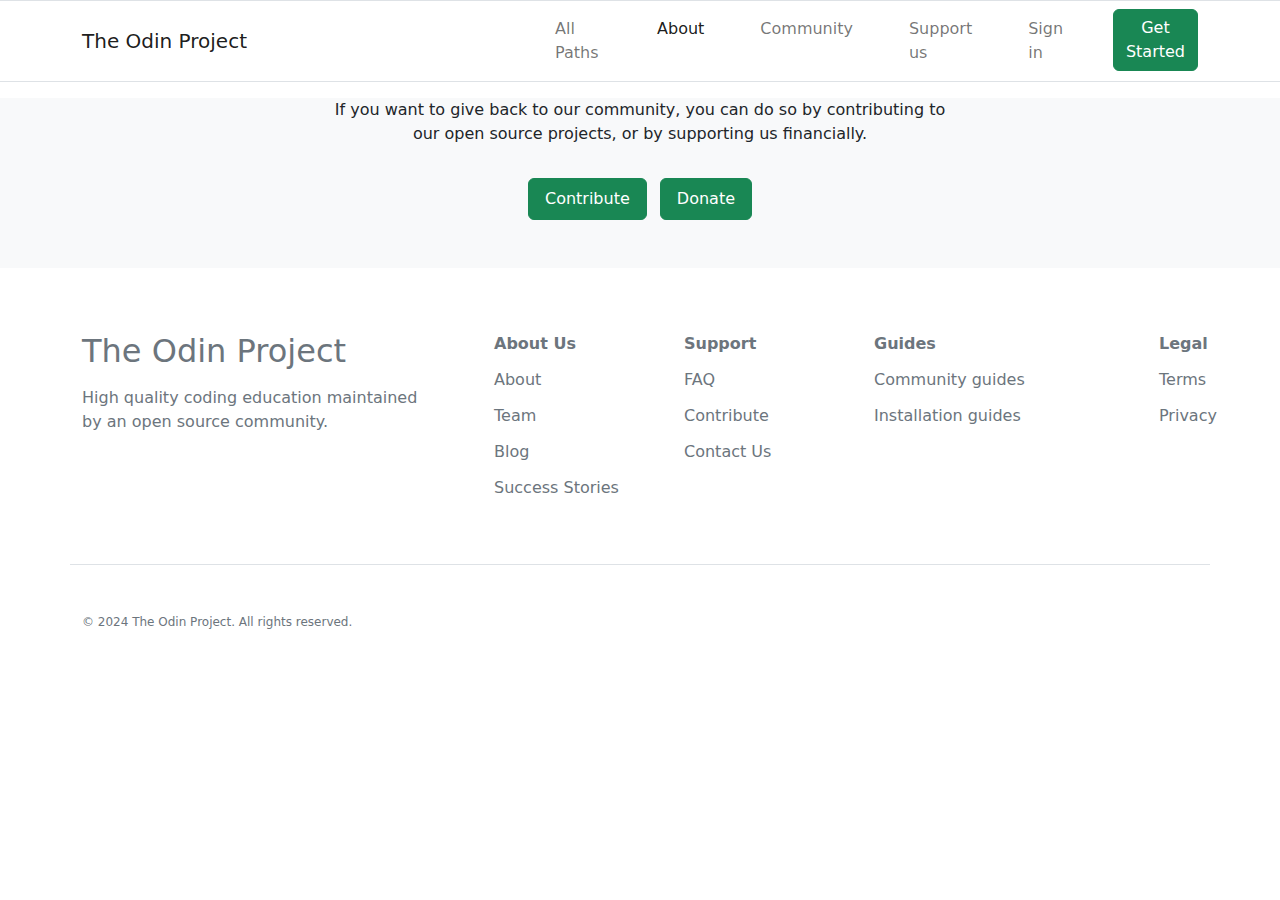
==== html/about.html @ b81c1f12 "phase 3" ====
<!DOCTYPE html>
<html lang="en">
<head>
    <meta charset="UTF-8">
    <meta name="viewport" content="width=device-width, initial-scale=1.0">
    <title>The Odin Project</title>
    <link rel="stylesheet" href="../css/bootstrap.min.css">
    <link rel="stylesheet" href="../css/style1.css">
</head>
<body style="overflow-x: hidden;">
    <div class="row border-top border-bottom ">
        <nav class="navbar navbar-expand-lg ">
            <div class="container">
                <div class="col-lg-5">
                    <a class="navbar-brand" href="../index.html">The Odin Project</a>
                </div>
                <div class="col-lg-7">
                    <div class="collapse navbar-collapse" id="navbarNavAltMarkup">
                        <div class="navbar-nav">
                        <a class="nav-link pe-5" aria-current="page" href="./allp.html">All Paths</a>
                        <a class="nav-link active pe-5" href="./about.html">About</a>
                        <a class="nav-link pe-5" href="#">Community</a>
                        <a class="nav-link pe-5" href="./support.html">Support us</a>
                        <a class="nav-link pe-5" href="./sign.html">Sign in</a>
                        <a href="./signu.html"><button type="button" class="btn btn-success" >Get Started</button></a>
                        </div>
                    </div>
                </div>
            </div>
        </nav>
    </div>
    
    <div class="container-fluid bg-light mt-3  mb-5">
        
        <div class="row text-center mt-3 mb-3">
            <div class="col-lg-12">
                <p>
                    If you want to give back to our community, you can do so by contributing to <br> our open source projects, or by supporting us financially.
                </p>
            </div>
        </div>
        <div class="row text-center">
            <div class="col-lg-12 mb-5">
                <button type="button" class="btn btn-success me-2 ps-3 pe-3 pt-2 pb-2">Contribute</button>
                <button type="button" class="btn btn-success ps-3 pe-3 pt-2 pb-2">Donate</button>
            </div>
        </div>
    </div>
    <div class="container-fluid text-secondary">
        <div class="container border-bottom">
            <div class="row">
                <div class="col-lg-4 mt-3 mb-5">
                    <h2 >The Odin Project</h2>
                    <p class="pt-2">High quality coding education maintained by an open source community.</p>
                    <div class="hd3">
                        <img src="./img/icons8-github-30.png" alt="" class="me-3">
                        <img src="./img/icons8-discord-30.png" alt="" class="me-3">
                        <img src="./img/icons8-facebook-30.png" alt="" class="me-3">
                        <img src="./img/icons8-twitter-30.png" alt="">
                    </div>
                </div>
                <div class="col-lg-2 mt-3 mb-5">
                    <ul>
                        <li><b>About Us</b></li>
                        <li>About</li>
                        <li>Team</li>
                        <li>Blog</li>
                        <li>Success Stories</li>
                    </ul>
                </div>
                <div class="col-lg-2 mt-3 mb-5">
                    <ul>
                        <li><b>Support</b></li>
                        <li>FAQ</li>
                        <li>Contribute</li>
                        <li>Contact Us</li>
                    </ul>
                </div>
                <div class="col-lg-3 mt-3 mb-5">
                    <ul>
                        <li><b>Guides</b></li>
                        <li>Community guides</li>
                        <li>Installation guides</li>
                    </ul>
                </div>
                <div class="col-lg-1 mt-3 mb-5">
                    <ul>
                        <li><b>Legal</b></li>
                        <li>Terms</li>
                        <li>Privacy</li>
                    </ul>
                </div>
            </div>
        </div>
        <div class="container mt-5">
            <p style="font-size: 12px;">© 2024 The Odin Project. All rights reserved.</p>
        </div>
    </div>
    <script src="../js/bootstrap.bundle.min.js"></script>
</body>
</html>
---- css/style1.css ----
ul{
    list-style-type: none;
}
li{
    margin-bottom: 12px;
}
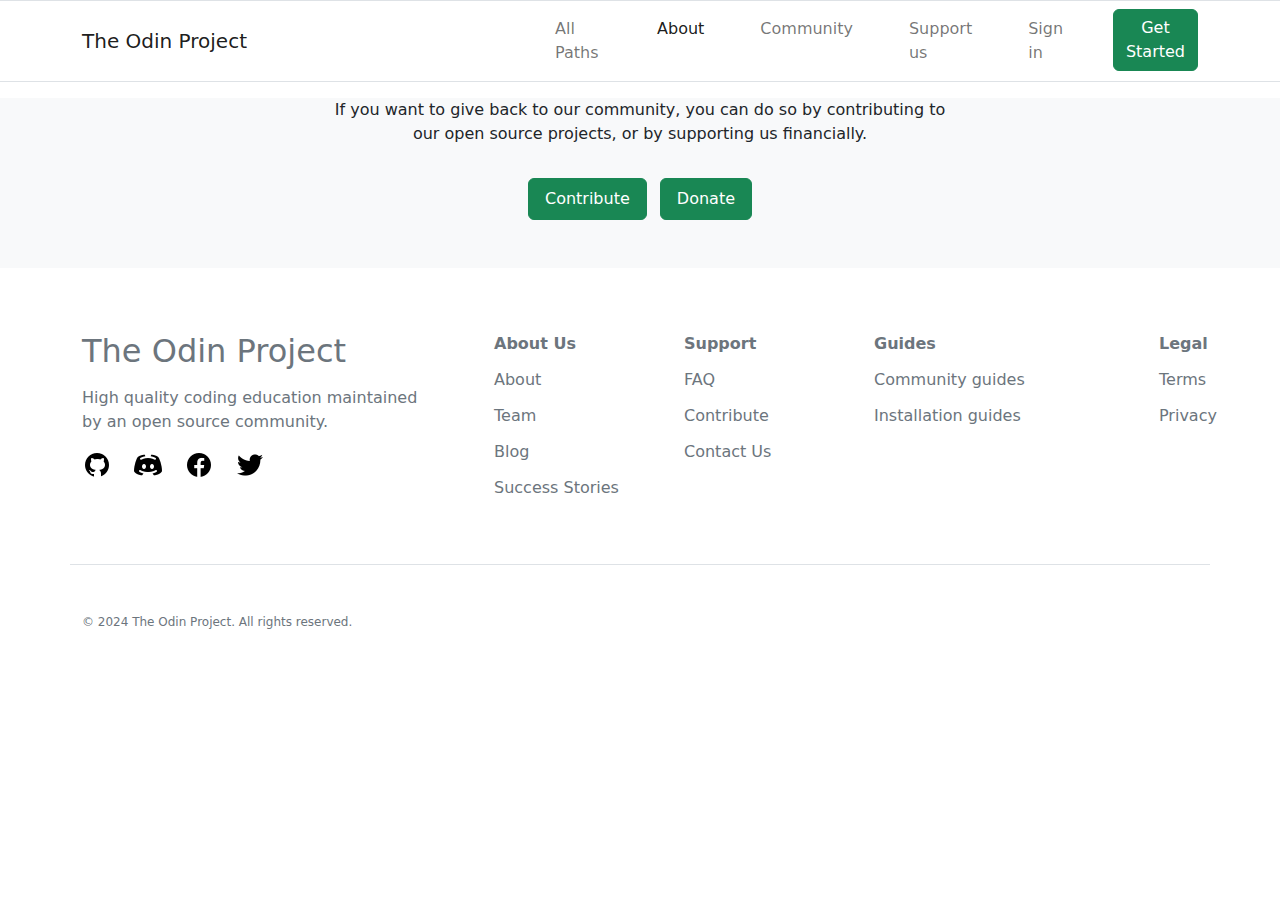
==== commit 211a5b0a: "phase 4" ====
--- a/html/about.html
+++ b/html/about.html
@@ -19,7 +19,7 @@
                         <div class="navbar-nav">
                         <a class="nav-link pe-5" aria-current="page" href="./allp.html">All Paths</a>
                         <a class="nav-link active pe-5" href="./about.html">About</a>
-                        <a class="nav-link pe-5" href="#">Community</a>
+                        <a class="nav-link pe-5" href="https://discord.com/invite/fbFCkYabZB">Community</a>
                         <a class="nav-link pe-5" href="./support.html">Support us</a>
                         <a class="nav-link pe-5" href="./sign.html">Sign in</a>
                         <a href="./signu.html"><button type="button" class="btn btn-success" >Get Started</button></a>
@@ -53,10 +53,10 @@
                     <h2 >The Odin Project</h2>
                     <p class="pt-2">High quality coding education maintained by an open source community.</p>
                     <div class="hd3">
-                        <img src="./img/icons8-github-30.png" alt="" class="me-3">
-                        <img src="./img/icons8-discord-30.png" alt="" class="me-3">
-                        <img src="./img/icons8-facebook-30.png" alt="" class="me-3">
-                        <img src="./img/icons8-twitter-30.png" alt="">
+                        <img src="../img/icons8-github-30.png" alt="" class="me-3">
+                        <img src="../img/icons8-discord-30.png" alt="" class="me-3">
+                        <img src="../img/icons8-facebook-30.png" alt="" class="me-3">
+                        <img src="../img/icons8-twitter-30.png" alt="">
                     </div>
                 </div>
                 <div class="col-lg-2 mt-3 mb-5">
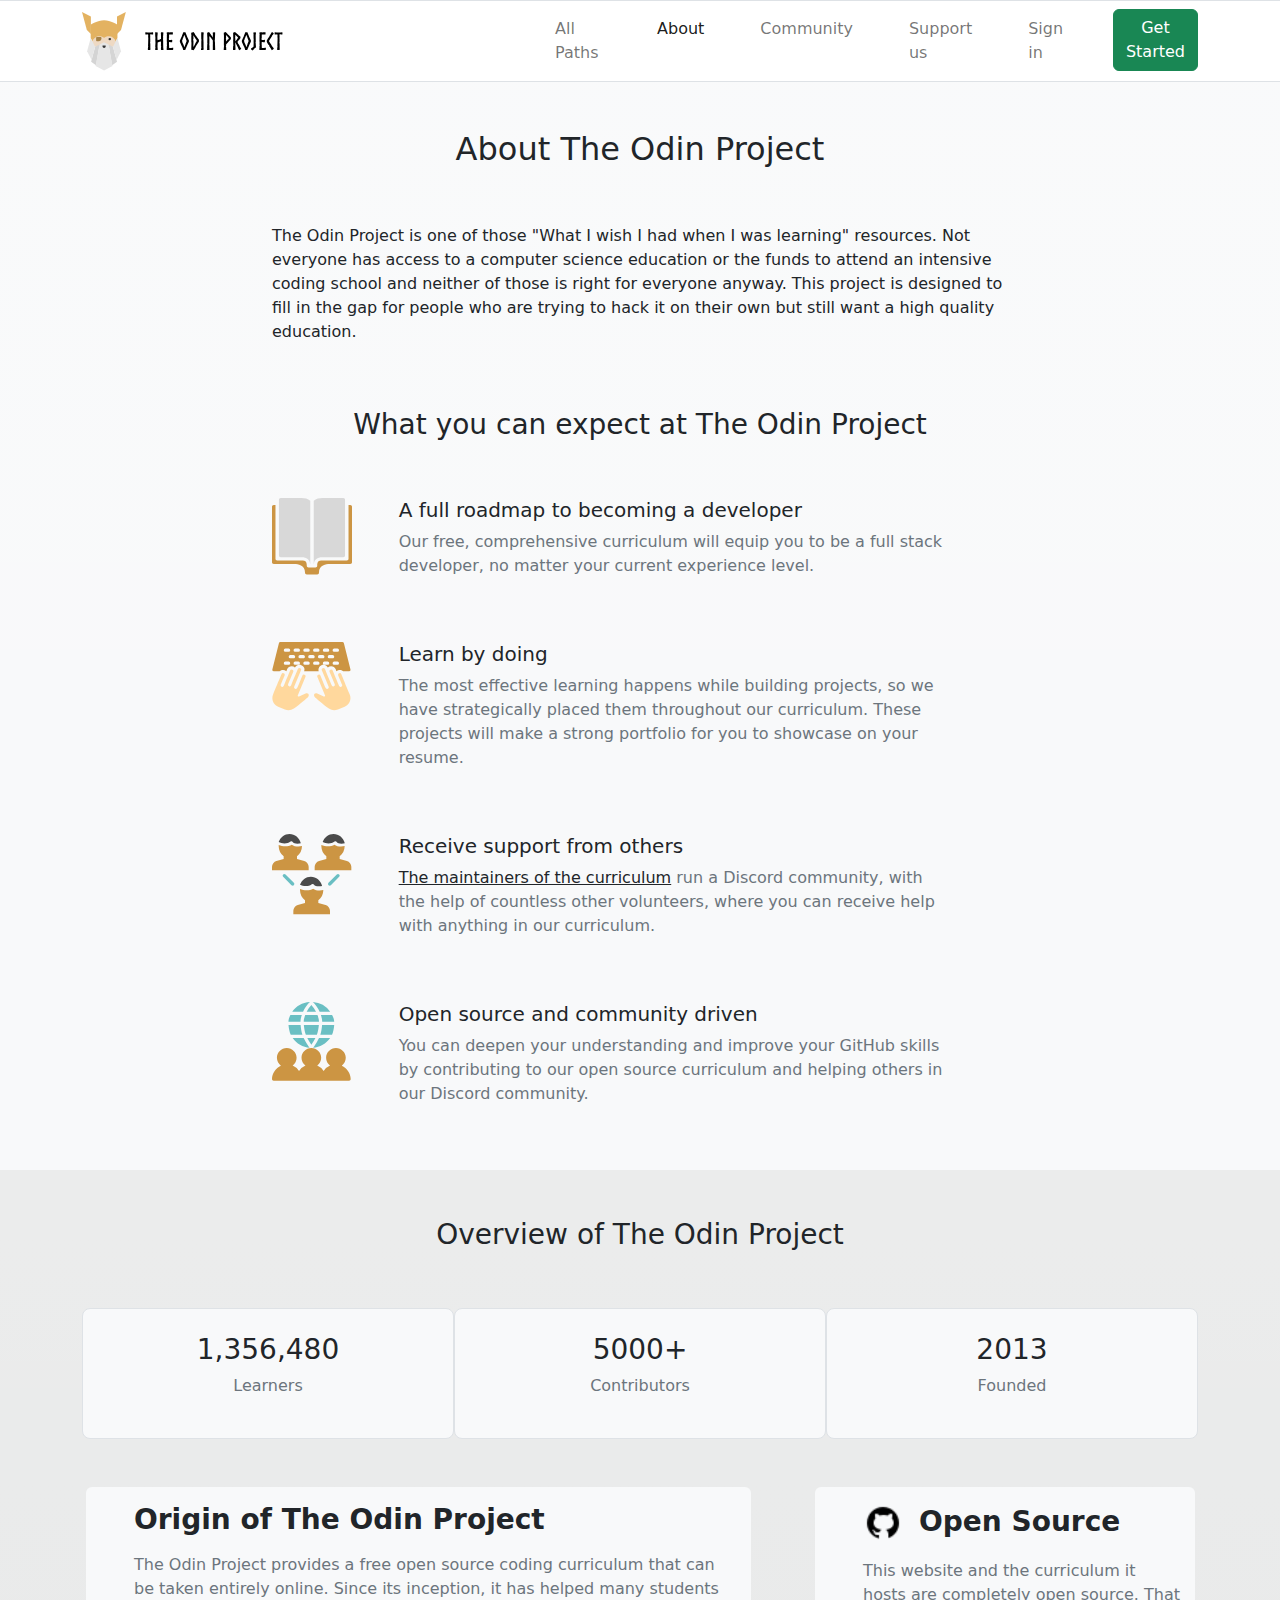
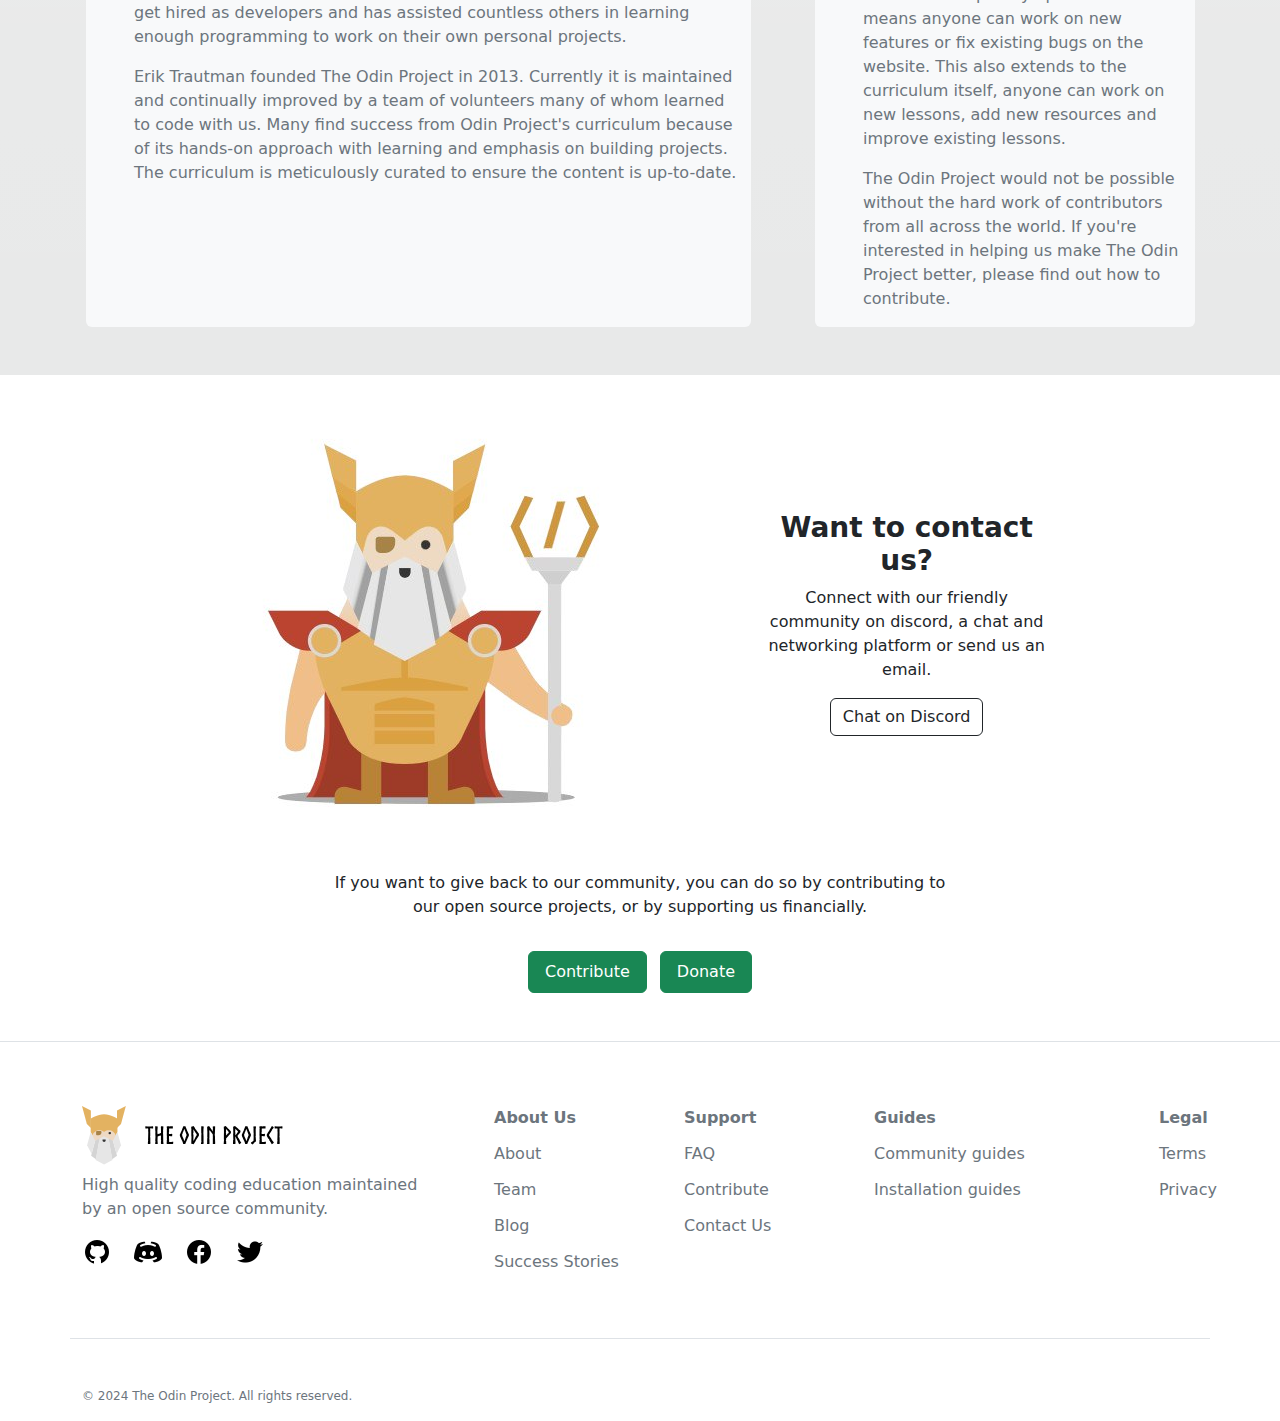
==== commit e3b43807: "end phase" ====
--- a/html/about.html
+++ b/html/about.html
@@ -12,7 +12,7 @@
         <nav class="navbar navbar-expand-lg ">
             <div class="container">
                 <div class="col-lg-5">
-                    <a class="navbar-brand" href="../index.html">The Odin Project</a>
+                    <a class="navbar-brand" href="../index.html"><img src="../img/7b65f515-3ad7-457a-b153-9fdaa77696d5.svg" alt=""></a>
                 </div>
                 <div class="col-lg-7">
                     <div class="collapse navbar-collapse" id="navbarNavAltMarkup">
@@ -29,10 +29,120 @@
             </div>
         </nav>
     </div>
-    
-    <div class="container-fluid bg-light mt-3  mb-5">
-        
-        <div class="row text-center mt-3 mb-3">
+     
+    <div class="container-fluid bg-light bg-gradient">
+        <div class="container">
+            <div class="row pb-5">
+                <div class="col-lg-2"></div>
+                <div class="col-lg-8">
+                    <div class="row mt-5 mb-5 text-center">
+                        <div class="col-lg-12">
+                            <h2>About The Odin Project</h2>
+                        </div>
+                    </div>
+                    <div class="row mb-5">
+                        <div class="col-lg-12 ">
+                            <p class="text-start">The Odin Project is one of those "What I wish I had when I was learning" resources. Not everyone has access to a computer science education or the funds to attend an intensive coding school and neither of those is right for everyone anyway. This project is designed to fill in the gap for people who are trying to hack it on their own but still want a high quality education.</p>
+                        </div>
+                    </div>
+                    <div class="row mt-3 mb-3">
+                        <div class="col-lg-12 text-center">
+                            <h3>What you can expect at The Odin Project</h3>
+                        </div>
+                    </div>
+                    <div class="row mt-5">
+                        <div class="col-lg-2">
+                            <img src="../img/img-education-e3565a58586975c5666f72075d0b3595ed3970a39837b20e2929a207ac6f3dcc.svg" alt="">
+                        </div>
+                        <div class="col-lg-9">
+                            <h5>A full roadmap to becoming a developer</h5>
+                            <p class="text-secondary mt-2">Our free, comprehensive curriculum will equip you to be a full stack developer, no matter your current experience level.</p>
+                        </div>
+                    </div>
+                    <div class="row mt-5">
+                        <div class="col-lg-2">
+                            <img src="../img/img-build-ff744742c689a4c6e5288a2b1254dd5f48b67612f077c6502d0d47da2f04c872.svg" alt="">
+                        </div>
+                        <div class="col-lg-9">
+                            <h5>Learn by doing</h5>
+                            <p class="text-secondary mt-2">The most effective learning happens while building projects, so we have strategically placed them throughout our curriculum. These projects will make a strong portfolio for you to showcase on your resume.</p>
+                        </div>
+                    </div>
+                    <div class="row mt-5">
+                        <div class="col-lg-2">
+                            <img src="../img/img-people-38cb10d85ee4919c50abb7546115ed4f4bdf45494b5bee61f62f5a007d0f1752.svg" alt="">
+                        </div>
+                        <div class="col-lg-9">
+                            <h5>Receive support from others</h5>
+                            <p class="text-secondary mt-2"><span class="text-dark"><u>The maintainers of the curriculum</u></span> run a Discord community, with the help of countless other volunteers, where you can receive help with anything in our curriculum.</p>
+                        </div>
+                    </div>
+                    <div class="row mt-5">
+                        <div class="col-lg-2">
+                            <img src="../img/img-opensource-c137c8616631027d6a10b1fe5aa932c5e594fc80caecd00d8b190a197f10f8f9.svg" alt="">
+                        </div>
+                        <div class="col-lg-9">
+                            <h5>Open source and community driven</h5>
+                            <p class="text-secondary mt-2">You can deepen your understanding and improve your GitHub skills by contributing to our open source curriculum and helping others in our Discord community.</p>
+                        </div>
+                    </div>
+                </div>
+                <div class="col-lg-2"></div>
+            </div>
+        </div>
+    </div>
+    <div class="contaier-fluid bg-dark bg-opacity-10 bg-gradient">
+        <div class="container pt-5">
+            <div class="row text-center mb-5">
+                <div class="col-lg-12">
+                    <h3>Overview of The Odin Project</h3>
+                </div>
+            </div>
+            <div class="row text-center pb-5">
+                <div class="col-lg-12 d-flex justify-content-between">
+                    <div class=" border bg-light p-4"  style="width:400px; border-radius: 8px;">
+                        <h3>1,356,480</h3>
+                        <p class="text-secondary">Learners</p>
+                    </div>
+                    <div class=" border bg-light p-4" style="width:400px; border-radius: 8px;">
+                        <h3>5000+</h3>
+                        <p class="text-secondary">Contributors</p>
+                    </div>
+                    <div class=" border bg-light p-4" style="width:400px; border-radius: 8px;">
+                        <h3>2013</h3>
+                        <p class="text-secondary">Founded</p>
+                    </div>
+                </div>
+            </div>
+            <div class="row pb-5">
+                <div class="col-lg-7 me-3 ms-3 bg-light rounded ps-5">
+                    <h3 class="mt-3 mb-3"><b>Origin of The Odin Project</b></h3>
+                    <p class="text-secondary">The Odin Project provides a free open source coding curriculum that can be taken entirely online. Since its inception, it has helped many students get hired as developers and has assisted countless others in learning enough programming to work on their own personal projects.</p>
+                    <p class="text-secondary">Erik Trautman founded The Odin Project in 2013. Currently it is maintained and continually improved by a team of volunteers many of whom learned to code with us. Many find success from Odin Project's curriculum because of its hands-on approach with learning and emphasis on building projects. The curriculum is meticulously curated to ensure the content is up-to-date.</p>
+                </div>
+                <div class="col-lg-4 bg-light rounded ps-5 ms-5">
+                    <h3 class="mt-3 mb-3"><img src="../img/icons8-github-30.png" alt="" class="me-3" height="40px" width="40px"><b>Open Source</b></h3>
+                    <p class="text-secondary">This website and the curriculum it hosts are completely open source. That means anyone can work on new features or fix existing bugs on the website. This also extends to the curriculum itself, anyone can work on new lessons, add new resources and improve existing lessons.</p>
+                    <p class="text-secondary">The Odin Project would not be possible without the hard work of contributors from all across the world. If you're interested in helping us make The Odin Project better, please find out how to contribute.</p>
+                </div>
+            </div>
+        </div>
+    </div>
+    <div class="container-fluid  mb-5 border-bottom">
+        <div class="row pt-5 mb-5">
+            <div class="col-lg-6 text-end">
+                <img src="../img/photo_2024-07-21_15-51-23.jpg" alt="">
+            </div>
+            <div class="col-lg-1"></div>
+            <div class="col-lg-3 text-center d-flex align-items-center">
+                <div class="sam">
+                    <h3><b>Want to contact us?</b></h3>
+                    <p>Connect with our friendly community on discord, a chat and networking platform or send us an email.</p>
+                    <button type="button" class="btn btn-outline-dark">Chat on Discord</button>
+                </div>    
+            </div>
+        </div>
+        <div class="row text-center mb-3">
             <div class="col-lg-12">
                 <p>
                     If you want to give back to our community, you can do so by contributing to <br> our open source projects, or by supporting us financially.
@@ -50,7 +160,7 @@
         <div class="container border-bottom">
             <div class="row">
                 <div class="col-lg-4 mt-3 mb-5">
-                    <h2 >The Odin Project</h2>
+                    <div class="sp"><img src="../img/7b65f515-3ad7-457a-b153-9fdaa77696d5.svg" alt=""></div>
                     <p class="pt-2">High quality coding education maintained by an open source community.</p>
                     <div class="hd3">
                         <img src="../img/icons8-github-30.png" alt="" class="me-3">
